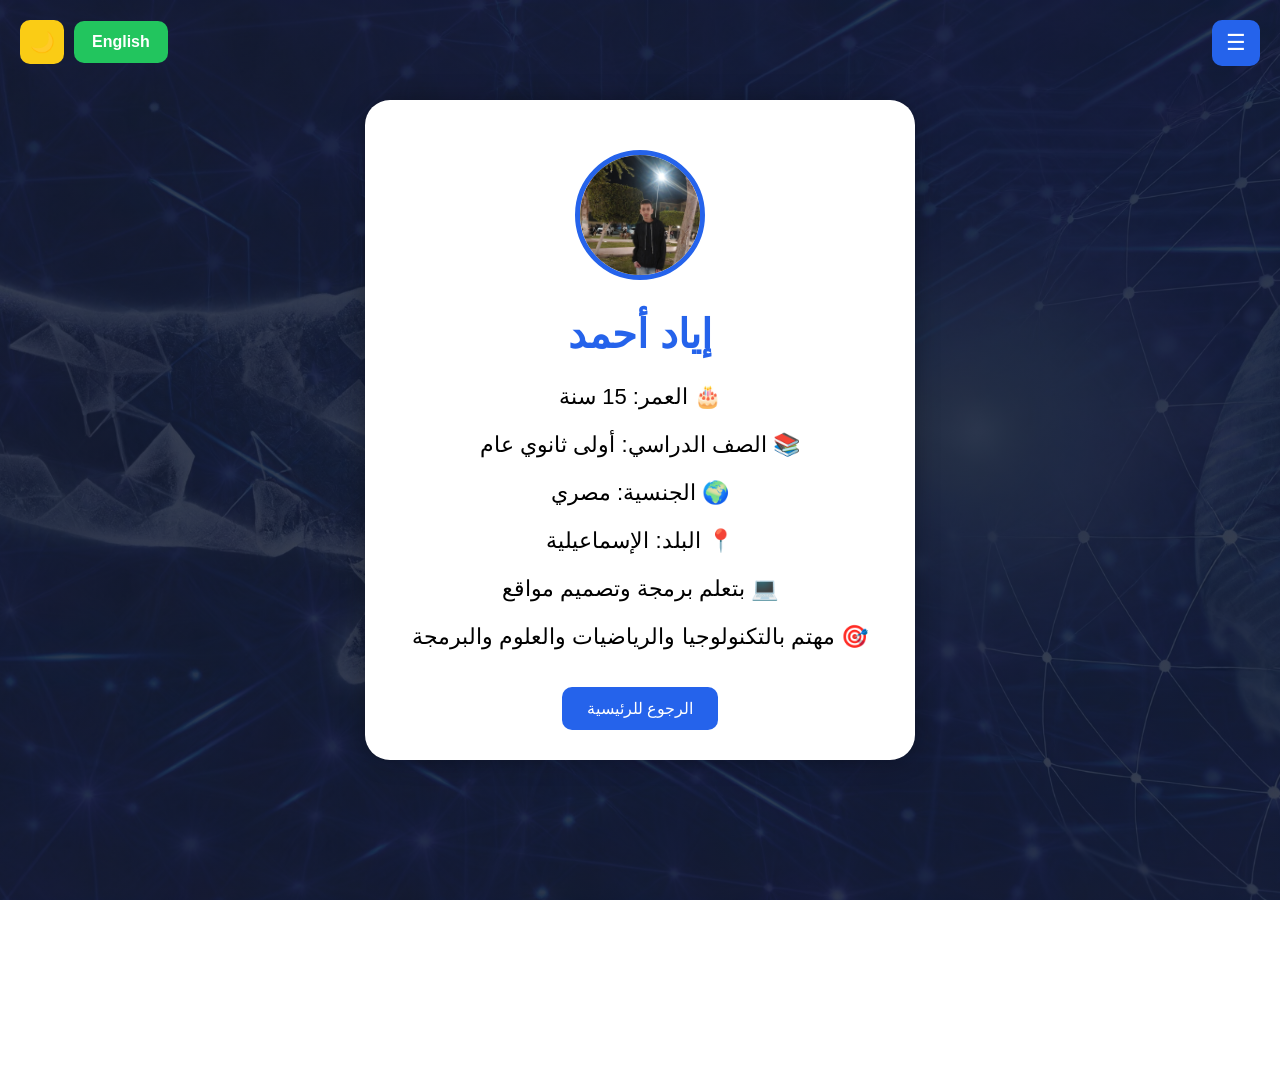
==== About.html @ f17c2a31 "Add files via upload" ====
<!DOCTYPE html>
<html lang="ar" dir="rtl">

<head>

    <meta name="viewport" content="width=device-width, initial-scale=1.0">

    <title>Eyad Ahmed ( About )</title>

    <link rel="stylesheet" href="style.css">

</head>


<body>

  <div class="menu-container">

<button id="menuBtn" class="menu-btn">
☰
</button>

<div id="menu" class="menu">

<a href="index.html" id="homeLink">الرئيسية</a>

<a href="About.html" id="aboutLink">About</a>

</div>

</div>

<div class="top-buttons">

<button id="langBtn" class="lang-btn">
English
</button>

<button id="themeBtn" class="theme-btn">
🌙
</button>

</div>

<div class="box about-box">

  
  <img src="eyad.jpg" class="photo">

<h1 id="cvName">إياد أحمد</h1>

<p id="age"> العمر: 15 سنة</p>

<p id="grade">📚 الصف الدراسي: أولى ثانوي عام</p>

<p id="nation">🌍 الجنسية: مصري</p>

<p id="city">📍 البلد: الإسماعيلية</p>

<p id="learn">💻 بتعلم برمجة وتصميم مواقع</p>

<p id="interest">🎯 مهتم بالتكنولوجيا والرياضيات والعلوم والبرمجة</p>

<a class="btn" href="index.html" id="backBtn">
الرجوع للرئيسية
</a>

</div>

<footer class="footer-nav">

<a href="index.html" id="footerHome">الرئيسية</a>

<span>|</span>

<a href="About.html" id="footerAbout">About</a>

</footer>

<script src="script.js"></script>

</body>

</html>
---- style.css ----
body{

background:
linear-gradient(
rgba(15,23,42,0.82),
rgba(15,23,42,0.82)
),

url("background.jpg");

background-size:cover;

background-position:center;

background-repeat:no-repeat;

background-attachment:fixed;

font-family:Arial;

display:flex;

flex-direction:column;

align-items:center;

min-height:100vh;

margin:0;

}

.box{

   padding-top:50px; 

position:relative;

width:90%;

max-width:550px;

margin-top:150px;

box-sizing:border-box;

background:white;

padding:50px 30px 30px 30px;

border-radius:25px;

text-align:center;

box-shadow:0 0 25px rgba(0,0,0,0.3);

}

.photo{

width:120px;

height:120px;

border-radius:50%;

object-fit:cover;

border:5px solid #2563eb;

}

h1{

color:#2563eb;

}

p{

font-size:20px;

}

.btn{

background:#2563eb;

color:white;

text-decoration:none;

padding:12px 25px;

border-radius:10px;

display:inline-block;

margin-top:15px;

}

.btn:hover{

background:#1d4ed8;

}

.social{

display:block;

margin-top:15px;

text-decoration:none;

font-size:18px;

font-weight:bold;

color:#2563eb;

transition:0.3s;

}

.social:hover{

transform:scale(1.05);

}

.whatsapp{

color:#25D366;

}

.social-links{

display:flex;

justify-content:center;

gap:25px;

margin-top:20px;

}

.social-links a{

font-size:38px;

text-decoration:none;

transition:0.3s;

}

.fa-facebook{

color:#1877F2;

}

.fa-instagram{

color:#E4405F;

}

.fa-whatsapp{

color:#25D366;

}

.social-links a:hover{

transform:scale(1.2);

}


@media (max-width:600px){

  #title{

font-size:38px;

}

#name{

font-size:28px;

}
  
h1{

font-size:32px;

}

h2{

font-size:24px;

}

p{

font-size:18px;

}

.btn{

font-size:16px;

padding:12px 24px;

}

.social-links a{

font-size:36px;

}

.theme-btn{
width:45px;
height:45px;
font-size:18px;
}

.lang-btn{
font-size:15px;
padding:10px 16px;
}

.box{
padding-top:90px;
}

h1{
font-size:22px;
line-height:1.4;
}

}

.box h1{
font-size:40px;
}

.box p{
font-size:22px;
}

@media (max-width:400px){

.box{

padding:20px;

}

h1{

font-size:28px;

}

h2{

font-size:20px;

}

p{

font-size:16px;

}

.social-links{

gap:15px;

}

.social-links a{

font-size:30px;

}

}

.dark-mode{

background:#111827;

}

.dark-mode .box{

background:#1f2937;

color:white;

}

.dark-mode .menu{

background:#1e293b;

}

.dark-mode .menu a{

color:white;

}

.dark-mode .footer-nav a{

color:white;

}

.dark-mode .footer-nav span{

color:white;

}

.dark-mode h1{

color:#60a5fa;

}

.dark-mode .btn{

background:#3b82f6;

}

.theme-container{

position:absolute;

top:15px;

right:15px;

}

.theme-btn{

background:#facc15;

border:none;

padding:10px 15px;

border-radius:12px;

cursor:pointer;

font-size:20px;

}

.theme-btn.active{

background:#60a5fa;

color:white;

}

.theme-container{
position:absolute;
top:20px;
right:20px;
}

.theme-btn{
background:#facc15;
border:none;
padding:12px;
border-radius:12px;
cursor:pointer;
font-size:22px;
}

.box{
position:relative;
}

.dark-mode{

background:
linear-gradient(
rgba(2,6,23,0.88),
rgba(2,6,23,0.88)
),

url("background.jpg");

background-size:cover;

background-position:center;

background-repeat:no-repeat;

background-attachment:fixed;

}

.dark-mode .box{
background:#1e293b;
color:white;
}

.dark-mode h1,
.dark-mode h2,
.dark-mode p{
color:white;
}

.lang-container{

position:absolute;

top:15px;

left:15px;

z-index:100;

}

.lang-btn{

background:#22c55e;

color:white;

border:none;

padding:10px 16px;

font-size:15px;

border-radius:10px;

cursor:pointer;

}

.theme-container{
position:absolute;
top:10px;
right:10px;
z-index:100;
}

.menu-container{

position:fixed;

top:20px;

right:20px;

z-index:9999;

}

.menu-btn{

background:#2563eb;

color:white;

border:none;

padding:10px 14px;

font-size:22px;

border-radius:10px;

cursor:pointer;

}

.menu{

display:none;

position:absolute;

right:0;

top:50px;

background:white;

border-radius:12px;

box-shadow:0 0 15px rgba(0,0,0,0.2);

overflow:hidden;

min-width:140px;

}

.menu a{

display:block;

padding:12px;

text-decoration:none;

color:#111827;

font-weight:bold;

}

.menu a:hover{

background:#f3f4f6;

}

.menu.show{

display:block;

}

@media (max-width: 450px){

.menu-container{
top:15px;
right:15px;
}

.theme-container{
top:15px;
right:75px;
}

}

.footer-nav{

margin-top:250px;

margin-bottom:40px;

text-align:center;

}

.footer-nav a{

.footer-nav a:not(:last-child)::after{

content:"|";

margin-right:15px;

margin-left:15px;

color:white;

}

text-decoration:none;

margin:0 15px;

font-size:18px;

font-weight:bold;

color:white;

}

.footer-nav a:hover{

text-decoration:underline;

}

.footer-nav span{

color:white;

margin:0 10px;

font-weight:bold;

}

.top-buttons{

position:fixed;

top:20px;

left:20px;

display:flex;

gap:10px;

align-items:center;

z-index:9999;

}

.lang-btn{

background:#22c55e;

color:white;

border:none;

padding:12px 18px;

border-radius:10px;

font-size:16px;

font-weight:bold;

cursor:pointer;

}

.theme-btn{

width:44px;

height:44px;

background:#facc15;

border:none;

border-radius:10px;

font-size:20px;

cursor:pointer;

display:flex;

justify-content:center;

align-items:center;

}

#title{

font-size:48px;

margin-top:-20px;

margin-bottom:15px;

}

#name{

font-size:34px;

margin-top:0;

margin-bottom:20px;

}

.menu a:hover{

color:#60a5fa;

}

.home-box{

margin-top:220px;

}

.about-box{

margin-top:100px;

}
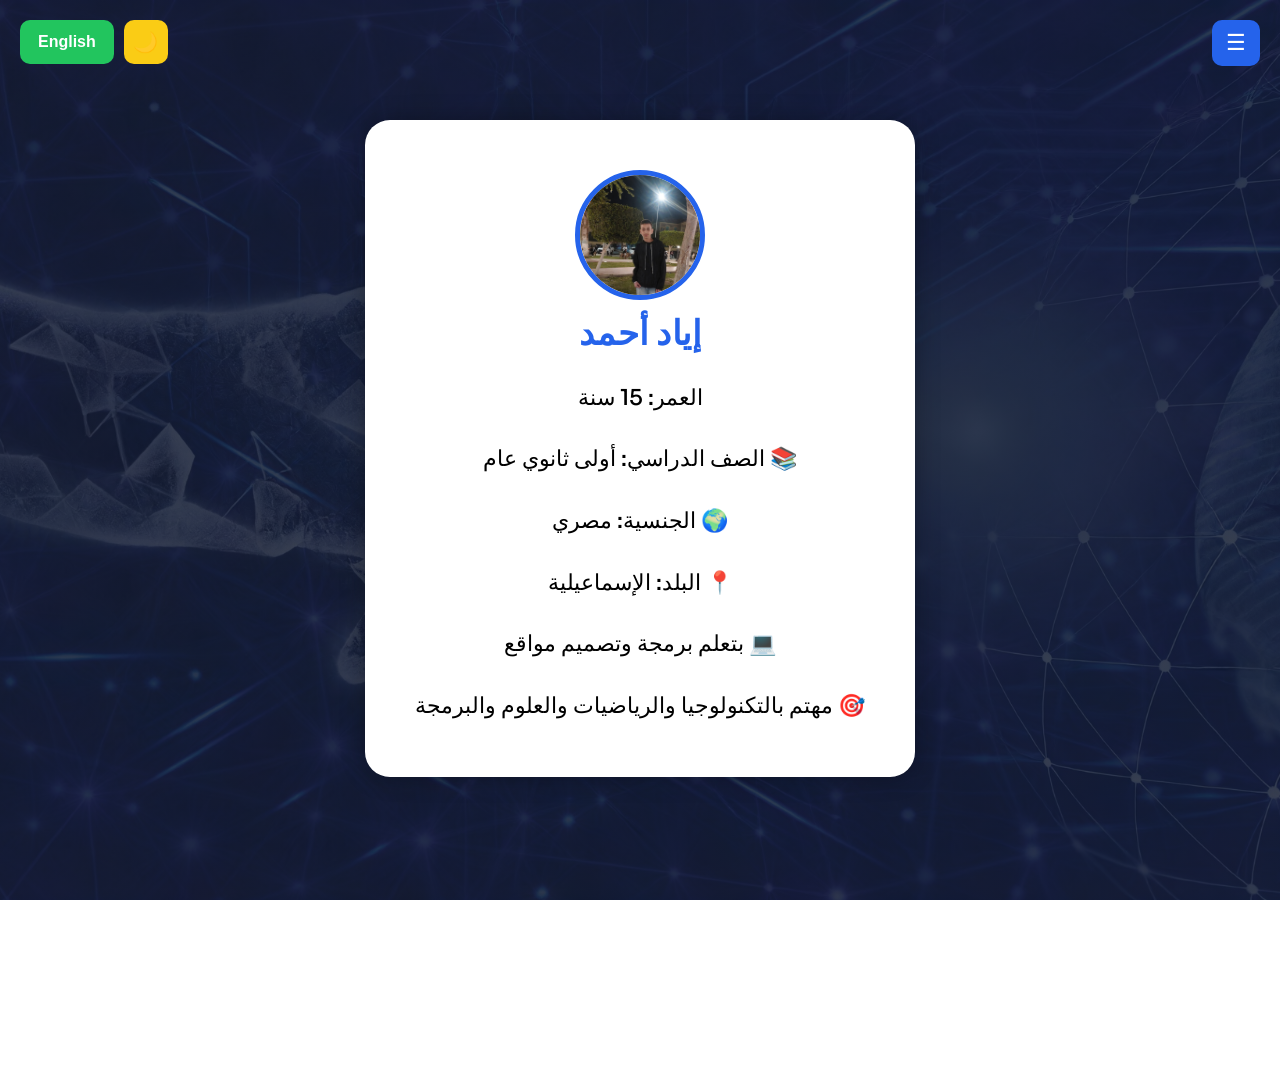
==== commit 3507f057: "Add files via upload" ====
--- a/About.html
+++ b/About.html
@@ -8,6 +8,10 @@
     <title>Eyad Ahmed ( About )</title>
 
     <link rel="stylesheet" href="style.css">
+
+    <link rel="icon" type="image/png" href="E-Logo.png">
+
+    <link href="https://fonts.googleapis.com/css2?family=Sora:wght@300;400;500;600;700;800&display=swap" rel="stylesheet">
 
 </head>
 
@@ -32,14 +36,13 @@
 
 <div class="top-buttons">
 
-<button id="langBtn" class="lang-btn">
-English
-</button>
-
 <button id="themeBtn" class="theme-btn">
 🌙
 </button>
 
+<button id="langBtn" class="lang-btn">
+English
+</button>
 </div>
 
 <div class="box about-box">
@@ -47,9 +50,9 @@
   
   <img src="eyad.jpg" class="photo">
 
-<h1 id="cvName">إياد أحمد</h1>
+<h1 id="AboutName">إياد أحمد</h1>
 
-<p id="age"> العمر: 15 سنة</p>
+<p id="age">العمر: 15 سنة</p>
 
 <p id="grade">📚 الصف الدراسي: أولى ثانوي عام</p>
 
@@ -60,10 +63,6 @@
 <p id="learn">💻 بتعلم برمجة وتصميم مواقع</p>
 
 <p id="interest">🎯 مهتم بالتكنولوجيا والرياضيات والعلوم والبرمجة</p>
-
-<a class="btn" href="index.html" id="backBtn">
-الرجوع للرئيسية
-</a>
 
 </div>
 
@@ -82,4 +81,3 @@
 </body>
 
 </html>
-
--- a/style.css
+++ b/style.css
@@ -18,22 +18,22 @@
 
 font-family:Arial;
 
-display:flex;
-
-flex-direction:column;
-
-align-items:center;
+display: flex;
+flex-direction: column;
+
+position:relative;
 
 min-height:100vh;
 
 margin:0;
 
-}
+font-family:'Sora',sans-serif;
+
+}
+
 
 .box{
 
-   padding-top:50px; 
-
 position:relative;
 
 width:90%;
@@ -54,6 +54,10 @@
 
 box-shadow:0 0 25px rgba(0,0,0,0.3);
 
+margin-left: auto;
+margin-right: auto;
+
+
 }
 
 .photo{
@@ -79,6 +83,10 @@
 p{
 
 font-size:20px;
+
+font-weight:500;
+
+line-height:1.8;
 
 }
 
@@ -240,10 +248,6 @@
 padding:10px 16px;
 }
 
-.box{
-padding-top:90px;
-}
-
 h1{
 font-size:22px;
 line-height:1.4;
@@ -299,12 +303,6 @@
 
 }
 
-.dark-mode{
-
-background:#111827;
-
-}
-
 .dark-mode .box{
 
 background:#1f2937;
@@ -349,57 +347,12 @@
 
 }
 
-.theme-container{
-
-position:absolute;
-
-top:15px;
-
-right:15px;
-
-}
-
-.theme-btn{
-
-background:#facc15;
-
-border:none;
-
-padding:10px 15px;
-
-border-radius:12px;
-
-cursor:pointer;
-
-font-size:20px;
-
-}
-
 .theme-btn.active{
 
 background:#60a5fa;
 
 color:white;
 
-}
-
-.theme-container{
-position:absolute;
-top:20px;
-right:20px;
-}
-
-.theme-btn{
-background:#facc15;
-border:none;
-padding:12px;
-border-radius:12px;
-cursor:pointer;
-font-size:22px;
-}
-
-.box{
-position:relative;
 }
 
 .dark-mode{
@@ -433,29 +386,29 @@
 color:white;
 }
 
-.lang-container{
+.menu-container{
 
 position:absolute;
 
-top:15px;
-
-left:15px;
-
-z-index:100;
-
-}
-
-.lang-btn{
-
-background:#22c55e;
+top:20px;
+
+right:20px;
+
+z-index:999;
+}
+
+
+.menu-btn{
+
+background:#2563eb;
 
 color:white;
 
 border:none;
 
-padding:10px 16px;
-
-font-size:15px;
+padding:10px 14px;
+
+font-size:22px;
 
 border-radius:10px;
 
@@ -463,48 +416,11 @@
 
 }
 
-.theme-container{
+.menu{
+
+display:none;
+
 position:absolute;
-top:10px;
-right:10px;
-z-index:100;
-}
-
-.menu-container{
-
-position:fixed;
-
-top:20px;
-
-right:20px;
-
-z-index:9999;
-
-}
-
-.menu-btn{
-
-background:#2563eb;
-
-color:white;
-
-border:none;
-
-padding:10px 14px;
-
-font-size:22px;
-
-border-radius:10px;
-
-cursor:pointer;
-
-}
-
-.menu{
-
-display:none;
-
-position:absolute;
 
 right:0;
 
@@ -539,6 +455,7 @@
 .menu a:hover{
 
 background:#f3f4f6;
+color:#2563eb;
 
 }
 
@@ -574,18 +491,6 @@
 
 .footer-nav a{
 
-.footer-nav a:not(:last-child)::after{
-
-content:"|";
-
-margin-right:15px;
-
-margin-left:15px;
-
-color:white;
-
-}
-
 text-decoration:none;
 
 margin:0 15px;
@@ -614,102 +519,93 @@
 
 }
 
+.lang-btn{
+
+background:#22c55e;
+
+color:white;
+
+border:none;
+
+padding:12px 18px;
+
+border-radius:10px;
+
+font-size:16px;
+
+font-weight:bold;
+
+cursor:pointer;
+
+}
+
+.theme-btn{
+
+width:44px;
+
+height:44px;
+
+background:#facc15;
+
+border:none;
+
+border-radius:10px;
+
+font-size:20px;
+
+cursor:pointer;
+
+display:flex;
+
+justify-content:center;
+
+align-items:center;
+
+}
+
+#title{
+
+font-size:48px;
+
+margin-top:-20px;
+
+margin-bottom:0px;
+
+font-weight:800;
+
+}
+
+#name,
+#AboutName{
+
+font-size:34px;
+
+font-weight:800;
+
+letter-spacing:0.5px;
+
+margin-top:7px;
+
+}
+
+.about-box{
+
+margin-top:240px;
+
+}
+
+.about-box{
+
+margin-top:120px;
+
+}
+
 .top-buttons{
-
-position:fixed;
-
+position:absolute;
 top:20px;
-
 left:20px;
-
 display:flex;
-
 gap:10px;
-
-align-items:center;
-
-z-index:9999;
-
-}
-
-.lang-btn{
-
-background:#22c55e;
-
-color:white;
-
-border:none;
-
-padding:12px 18px;
-
-border-radius:10px;
-
-font-size:16px;
-
-font-weight:bold;
-
-cursor:pointer;
-
-}
-
-.theme-btn{
-
-width:44px;
-
-height:44px;
-
-background:#facc15;
-
-border:none;
-
-border-radius:10px;
-
-font-size:20px;
-
-cursor:pointer;
-
-display:flex;
-
-justify-content:center;
-
-align-items:center;
-
-}
-
-#title{
-
-font-size:48px;
-
-margin-top:-20px;
-
-margin-bottom:15px;
-
-}
-
-#name{
-
-font-size:34px;
-
-margin-top:0;
-
-margin-bottom:20px;
-
-}
-
-.menu a:hover{
-
-color:#60a5fa;
-
-}
-
-.home-box{
-
-margin-top:220px;
-
-}
-
-.about-box{
-
-margin-top:100px;
-
-}+z-index:999;
+}
+
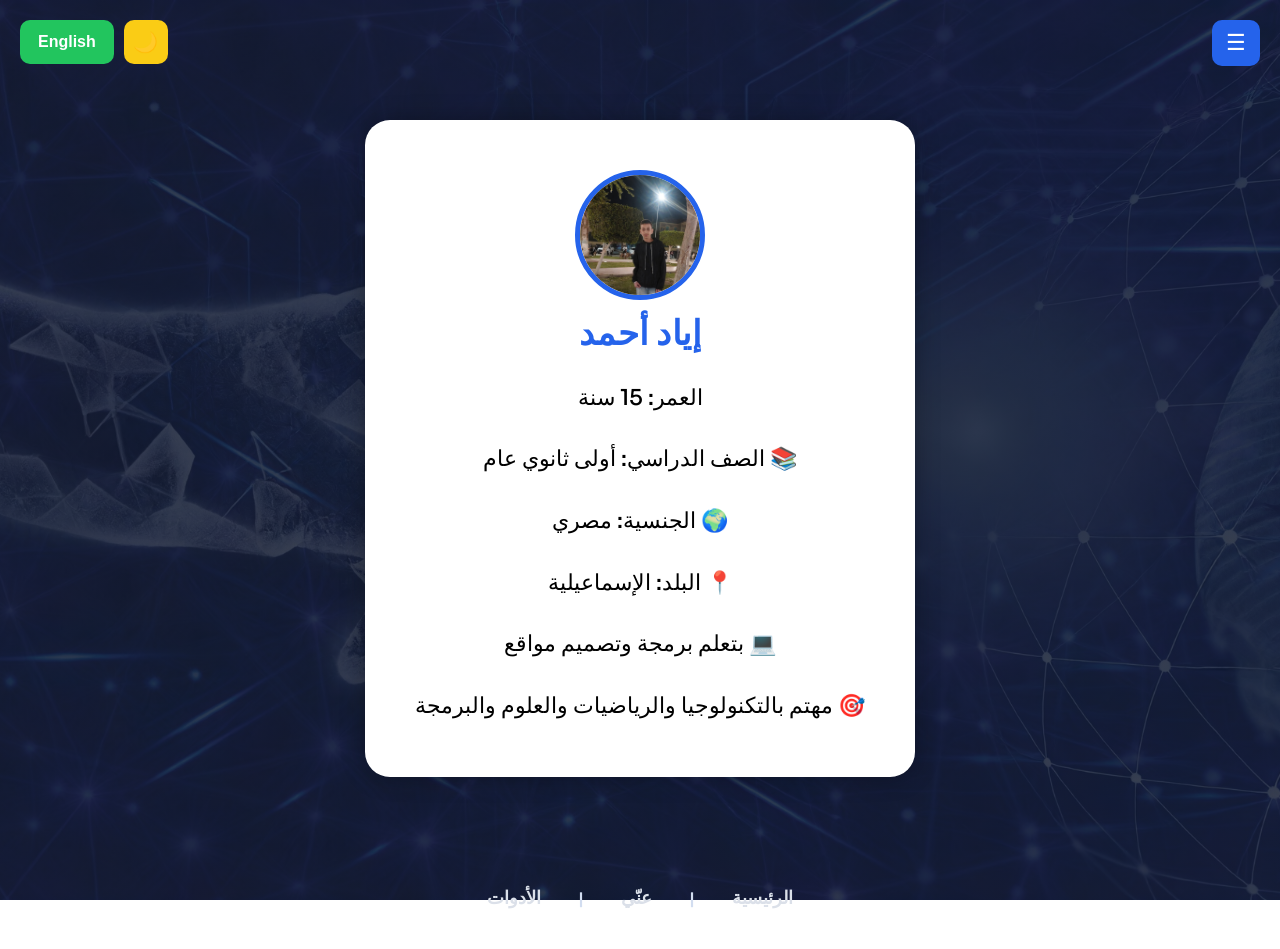
==== commit 3c112f1b: "Add files via upload" ====
--- a/About.html
+++ b/About.html
@@ -30,9 +30,11 @@
 
 <a href="About.html" id="aboutLink">About</a>
 
+<a href="Tools.html" id="toolsLink">Tools</a>
+
 </div>
 
-</div>
+  </div>
 
 <div class="top-buttons">
 
@@ -65,8 +67,9 @@
 <p id="interest">🎯 مهتم بالتكنولوجيا والرياضيات والعلوم والبرمجة</p>
 
 </div>
-
-<footer class="footer-nav">
+   <body class="site-main"> 
+     
+    <footer class="footer-nav">
 
 <a href="index.html" id="footerHome">الرئيسية</a>
 
@@ -74,8 +77,14 @@
 
 <a href="About.html" id="footerAbout">About</a>
 
-</footer>
+<span>|</span>
 
+<a href="Tools.html" id="footerTools">Tools</a>
+
+  </footer>
+
+     </body>
+   
 <script src="script.js"></script>
 
 </body>
--- a/style.css
+++ b/style.css
@@ -1,611 +1,1158 @@
-body{
-
-background:
-linear-gradient(
-rgba(15,23,42,0.82),
-rgba(15,23,42,0.82)
-),
-
-url("background.jpg");
-
-background-size:cover;
-
-background-position:center;
-
-background-repeat:no-repeat;
-
-background-attachment:fixed;
-
-font-family:Arial;
-
-display: flex;
-flex-direction: column;
-
-position:relative;
-
-min-height:100vh;
-
-margin:0;
-
-font-family:'Sora',sans-serif;
-
-}
-
-
-.box{
-
-position:relative;
-
-width:90%;
-
-max-width:550px;
-
-margin-top:150px;
-
-box-sizing:border-box;
-
-background:white;
-
-padding:50px 30px 30px 30px;
-
-border-radius:25px;
-
-text-align:center;
-
-box-shadow:0 0 25px rgba(0,0,0,0.3);
-
-margin-left: auto;
-margin-right: auto;
-
-
-}
-
-.photo{
-
-width:120px;
-
-height:120px;
-
-border-radius:50%;
-
-object-fit:cover;
-
-border:5px solid #2563eb;
-
-}
-
-h1{
-
-color:#2563eb;
-
-}
-
-p{
-
-font-size:20px;
-
-font-weight:500;
-
-line-height:1.8;
-
-}
-
-.btn{
-
-background:#2563eb;
-
-color:white;
-
-text-decoration:none;
-
-padding:12px 25px;
-
-border-radius:10px;
-
-display:inline-block;
-
-margin-top:15px;
-
-}
-
-.btn:hover{
-
-background:#1d4ed8;
-
-}
-
-.social{
-
-display:block;
-
-margin-top:15px;
-
-text-decoration:none;
-
-font-size:18px;
-
-font-weight:bold;
-
-color:#2563eb;
-
-transition:0.3s;
-
-}
-
-.social:hover{
-
-transform:scale(1.05);
-
-}
-
-.whatsapp{
-
-color:#25D366;
-
-}
-
-.social-links{
-
-display:flex;
-
-justify-content:center;
-
-gap:25px;
-
-margin-top:20px;
-
-}
-
-.social-links a{
-
-font-size:38px;
-
-text-decoration:none;
-
-transition:0.3s;
-
-}
-
-.fa-facebook{
-
-color:#1877F2;
-
-}
-
-.fa-instagram{
-
-color:#E4405F;
-
-}
-
-.fa-whatsapp{
-
-color:#25D366;
-
-}
-
-.social-links a:hover{
-
-transform:scale(1.2);
-
-}
-
-
-@media (max-width:600px){
-
-  #title{
-
-font-size:38px;
-
-}
-
-#name{
-
-font-size:28px;
-
-}
-  
-h1{
-
-font-size:32px;
-
-}
-
-h2{
-
-font-size:24px;
-
-}
-
-p{
-
-font-size:18px;
-
-}
-
-.btn{
-
-font-size:16px;
-
-padding:12px 24px;
-
-}
-
-.social-links a{
-
-font-size:36px;
-
-}
-
-.theme-btn{
-width:45px;
-height:45px;
-font-size:18px;
-}
-
-.lang-btn{
-font-size:15px;
-padding:10px 16px;
-}
-
-h1{
-font-size:22px;
-line-height:1.4;
-}
-
-}
-
-.box h1{
-font-size:40px;
-}
-
-.box p{
-font-size:22px;
-}
-
-@media (max-width:400px){
-
-.box{
-
-padding:20px;
-
-}
-
-h1{
-
-font-size:28px;
-
-}
-
-h2{
-
-font-size:20px;
-
-}
-
-p{
-
-font-size:16px;
-
-}
-
-.social-links{
-
-gap:15px;
-
-}
-
-.social-links a{
-
-font-size:30px;
-
-}
-
-}
-
-.dark-mode .box{
-
-background:#1f2937;
-
-color:white;
-
-}
-
-.dark-mode .menu{
-
-background:#1e293b;
-
-}
-
-.dark-mode .menu a{
-
-color:white;
-
-}
-
-.dark-mode .footer-nav a{
-
-color:white;
-
-}
-
-.dark-mode .footer-nav span{
-
-color:white;
-
-}
-
-.dark-mode h1{
-
-color:#60a5fa;
-
-}
-
-.dark-mode .btn{
-
-background:#3b82f6;
-
-}
-
-.theme-btn.active{
-
-background:#60a5fa;
-
-color:white;
-
-}
-
-.dark-mode{
-
-background:
-linear-gradient(
-rgba(2,6,23,0.88),
-rgba(2,6,23,0.88)
-),
-
-url("background.jpg");
-
-background-size:cover;
-
-background-position:center;
-
-background-repeat:no-repeat;
-
-background-attachment:fixed;
-
-}
-
-.dark-mode .box{
-background:#1e293b;
-color:white;
-}
-
-.dark-mode h1,
+body {
+  background:
+    linear-gradient(
+      rgba(15, 23, 42, 0.82),
+      rgba(15, 23, 42, 0.82)
+    ),
+    url("background.jpg");
+  background-size: cover;
+  background-position: center;
+  background-repeat: no-repeat;
+  background-attachment: fixed;
+
+  display: flex;
+  flex-direction: column;
+  position: relative;
+
+  min-height: 100vh;
+  margin: 0;
+
+  font-family: "Sora", sans-serif;
+}
+
+.box {
+  position: relative;
+
+  width: 90%;
+  max-width: 550px;
+
+  margin: 150px auto 0;
+
+  box-sizing: border-box;
+
+  background: white;
+  padding: 50px 30px 30px;
+
+  border-radius: 25px;
+  text-align: center;
+
+  box-shadow: 0 0 25px rgba(0, 0, 0, 0.3);
+}
+
+.photo {
+  width: 120px;
+  height: 120px;
+
+  border-radius: 50%;
+  object-fit: cover;
+
+  border: 5px solid #2563eb;
+}
+
+h1 {
+  color: #2563eb;
+}
+
+p {
+  font-size: 20px;
+  font-weight: 500;
+  line-height: 1.8;
+}
+
+.btn {
+  display: inline-block;
+
+  margin-top: 15px;
+  padding: 12px 25px;
+
+  background: #2563eb;
+  color: white;
+
+  text-decoration: none;
+
+  border-radius: 10px;
+}
+
+.btn:hover {
+  background: #1d4ed8;
+}
+
+.social {
+  display: block;
+
+  margin-top: 15px;
+
+  text-decoration: none;
+
+  font-size: 18px;
+  font-weight: bold;
+
+  color: #2563eb;
+
+  transition: 0.3s;
+}
+
+.social:hover {
+  transform: scale(1.05);
+}
+
+.whatsapp {
+  color: #25d366;
+}
+
+.social-links {
+  display: flex;
+  justify-content: center;
+  gap: 25px;
+  margin-top: 20px;
+}
+
+.social-links a {
+  font-size: 38px;
+  text-decoration: none;
+
+  transition: 0.3s;
+}
+
+.fa-facebook {
+  color: #1877f2;
+}
+
+.fa-instagram {
+  color: #e4405f;
+}
+
+.fa-whatsapp {
+  color: #25d366;
+}
+
+.social-links a:hover {
+  transform: scale(1.2);
+}
+
+@media (max-width: 600px) {
+  #title {
+    font-size: 38px;
+  }
+
+  #name {
+    font-size: 28px;
+  }
+
+  h2 {
+    font-size: 24px;
+  }
+
+  p {
+    font-size: 18px;
+  }
+
+  .btn {
+    font-size: 16px;
+    padding: 12px 24px;
+  }
+
+  .social-links a {
+    font-size: 36px;
+  }
+
+  .theme-btn {
+    width: 45px;
+    height: 45px;
+    font-size: 18px;
+  }
+
+  .lang-btn {
+    font-size: 15px;
+    padding: 10px 16px;
+  }
+
+  h1 {
+    font-size: 22px;
+    line-height: 1.4;
+  }
+}
+
+.box h1 {
+  font-size: 40px;
+}
+
+.box p {
+  font-size: 22px;
+}
+
+@media (max-width: 400px) {
+  .box {
+    padding: 20px;
+  }
+
+  h1 {
+    font-size: 28px;
+  }
+
+  h2 {
+    font-size: 20px;
+  }
+
+  p {
+    font-size: 16px;
+  }
+
+  .social-links {
+    gap: 15px;
+  }
+
+  .social-links a {
+    font-size: 30px;
+  }
+}
+
+.dark-mode {
+  background:
+    linear-gradient(
+      rgba(2, 6, 23, 0.88),
+      rgba(2, 6, 23, 0.88)
+    ),
+    url("background.jpg");
+
+  background-size: cover;
+  background-position: center;
+  background-repeat: no-repeat;
+  background-attachment: fixed;
+}
+
+.dark-mode .box {
+  background: #1e293b;
+  color: white;
+}
+
+.dark-mode .menu {
+  background: #1e293b;
+}
+
+.dark-mode .menu a,
+.dark-mode .footer-nav a,
+.dark-mode .footer-nav span,
 .dark-mode h2,
-.dark-mode p{
-color:white;
-}
-
-.menu-container{
-
-position:absolute;
-
-top:20px;
-
-right:20px;
-
-z-index:999;
-}
-
-
-.menu-btn{
-
-background:#2563eb;
-
-color:white;
-
-border:none;
-
-padding:10px 14px;
-
-font-size:22px;
-
-border-radius:10px;
-
-cursor:pointer;
-
-}
-
-.menu{
-
-display:none;
-
-position:absolute;
-
-right:0;
-
-top:50px;
-
-background:white;
-
-border-radius:12px;
-
-box-shadow:0 0 15px rgba(0,0,0,0.2);
-
-overflow:hidden;
-
-min-width:140px;
-
-}
-
-.menu a{
-
-display:block;
-
-padding:12px;
-
-text-decoration:none;
-
-color:#111827;
-
-font-weight:bold;
-
-}
-
-.menu a:hover{
-
-background:#f3f4f6;
-color:#2563eb;
-
-}
-
-.menu.show{
-
-display:block;
-
-}
-
-@media (max-width: 450px){
-
-.menu-container{
-top:15px;
-right:15px;
-}
-
-.theme-container{
-top:15px;
-right:75px;
-}
-
-}
-
-.footer-nav{
-
-margin-top:250px;
-
-margin-bottom:40px;
-
-text-align:center;
-
+.dark-mode p {
+  color: white;
+}
+
+.dark-mode h1 {
+  color: #60a5fa;
+}
+
+.dark-mode .btn {
+  background: #3b82f6;
+}
+
+.theme-btn.active {
+  background: #60a5fa;
+  color: white;
+}
+
+.menu-container {
+  position: absolute;
+  top: 20px;
+  right: 20px;
+  z-index: 999;
+}
+
+.menu-btn {
+  background: #2563eb;
+  color: white;
+
+  border: none;
+  border-radius: 10px;
+
+  padding: 10px 14px;
+
+  font-size: 22px;
+  cursor: pointer;
+}
+
+.menu {
+  display: none;
+
+  position: absolute;
+  top: 50px;
+  right: 0;
+
+  min-width: 140px;
+
+  background: white;
+  border-radius: 12px;
+
+  box-shadow: 0 0 15px rgba(0, 0, 0, 0.2);
+
+  overflow: hidden;
+}
+
+.menu a {
+  display: block;
+
+  padding: 12px;
+
+  color: #111827;
+  text-decoration: none;
+  font-weight: bold;
+}
+
+.menu a:hover {
+  background: #f3f4f6;
+  color: #2563eb;
+}
+
+.menu.show {
+  display: block;
+}
+
+@media (max-width: 450px) {
+  .menu-container {
+    top: 15px;
+    right: 15px;
+  }
+
+  .theme-container {
+    top: 15px;
+    right: 75px;
+  }
+}
+
+.footer-nav {
+  margin-top: 250px;
+  margin-bottom: 40px;
+
+  text-align: center;
+}
+
+.footer-nav a {
+  margin: 0 15px;
+
+  color: white;
+  text-decoration: none;
+
+  font-size: 18px;
+  font-weight: bold;
 }
 
 .footer-nav a{
-
-text-decoration:none;
-
-margin:0 15px;
-
-font-size:18px;
-
-font-weight:bold;
-
-color:white;
-
+    transition: .3s;
+    cursor: pointer;
 }
 
 .footer-nav a:hover{
-
-text-decoration:underline;
-
-}
-
-.footer-nav span{
-
-color:white;
-
-margin:0 10px;
-
-font-weight:bold;
-
-}
-
-.lang-btn{
-
-background:#22c55e;
-
-color:white;
-
-border:none;
-
-padding:12px 18px;
-
-border-radius:10px;
-
-font-size:16px;
-
-font-weight:bold;
-
-cursor:pointer;
-
-}
-
-.theme-btn{
-
-width:44px;
-
-height:44px;
-
-background:#facc15;
-
-border:none;
-
-border-radius:10px;
-
-font-size:20px;
-
-cursor:pointer;
-
-display:flex;
-
-justify-content:center;
-
-align-items:center;
-
-}
-
-#title{
-
-font-size:48px;
-
-margin-top:-20px;
-
-margin-bottom:0px;
-
-font-weight:800;
-
+    color:#2563eb;
+    text-decoration: underline;
+}
+
+.footer-nav span {
+  margin: 0 10px;
+
+  color: white;
+  font-weight: bold;
+}
+
+.lang-btn {
+  padding: 12px 18px;
+
+  background: #22c55e;
+  color: white;
+
+  border: none;
+  border-radius: 10px;
+
+  font-size: 16px;
+  font-weight: bold;
+
+  cursor: pointer;
+}
+
+.theme-btn {
+  display: flex;
+  justify-content: center;
+  align-items: center;
+
+  width: 44px;
+  height: 44px;
+
+  background: #facc15;
+
+  border: none;
+  border-radius: 10px;
+
+  font-size: 20px;
+  cursor: pointer;
+}
+
+#title {
+  margin-top: -20px;
+  margin-bottom: 0;
+
+  font-size: 48px;
+  font-weight: 800;
 }
 
 #name,
-#AboutName{
-
-font-size:34px;
-
-font-weight:800;
-
-letter-spacing:0.5px;
-
-margin-top:7px;
-
-}
-
-.about-box{
-
-margin-top:240px;
-
-}
-
-.about-box{
-
-margin-top:120px;
-
-}
-
-.top-buttons{
-position:absolute;
-top:20px;
-left:20px;
-display:flex;
-gap:10px;
-z-index:999;
-}
-
+#AboutName {
+  margin-top: 7px;
+
+  font-size: 34px;
+  font-weight: 800;
+
+  letter-spacing: 0.5px;
+}
+
+.about-box {
+  margin-top: 120px;
+}
+
+.top-buttons {
+  position: absolute;
+  top: 20px;
+  left: 20px;
+
+  display: flex;
+  gap: 10px;
+
+  z-index: 999;
+}
+
+/* ========================= */
+/* Tools Page */
+/* ========================= */
+
+.tools-page {
+  background:
+    linear-gradient(
+      rgba(255, 250, 240, 0.92),
+      rgba(255, 250, 240, 0.92)
+    ),
+    url("background.jpg");
+
+  background-size: cover;
+  background-position: center;
+  background-repeat: no-repeat;
+  background-attachment: fixed;
+}
+
+.tools-box {
+  width: 70%;
+  max-width: 800px;
+
+  margin: 120px auto;
+  padding: 45px;
+
+  background: #fffdf8;
+
+  border-radius: 25px;
+  box-shadow: 0 10px 30px rgba(0, 0, 0, 0.15);
+}
+
+.tools-title {
+  margin: 15px 0 35px;
+
+  font-size: 42px;
+  font-weight: 800;
+
+  color: #334155;
+}
+
+html[dir="rtl"] .tools-title,
+html[dir="rtl"] .tools-list {
+  direction: rtl;
+  text-align: right;
+}
+
+/* القائمة */
+
+.tools-list {
+  display: flex;
+  flex-direction: column;
+  gap: 22px;
+
+  margin: 0;
+  padding: 0;
+
+  list-style: none;
+}
+
+.tool-item {
+  display: flex;
+  align-items: center;
+  gap: 12px;
+
+  font-size: 24px;
+}
+
+html[dir="rtl"] .tool-item {
+  justify-content: flex-start;
+}
+
+html[dir="ltr"] .tool-item {
+  justify-content: flex-start;
+  flex-direction: row;
+}
+
+/* العناصر */
+
+.tool-dot {
+  font-size: 26px;
+  font-weight: bold;
+
+  color: #334155;
+}
+
+.tool-item{
+  display:flex;
+  align-items:center;
+  gap:10px;
+  padding:12px 16px;
+  border-radius:12px;
+  transition:.2s;
+}
+
+.tool-item:hover{
+  background:#2263a3;
+  transform:translateX(-3px);
+}
+
+.tool-link {
+  color: #0f172a;
+
+  text-decoration: none;
+  font-weight: 600;
+
+  transition: 0.3s;
+}
+
+.tool-link:hover {
+  color: #2563eb;
+}
+
+/* ========================= */
+/* Dark Mode - Tools */
+/* ========================= */
+
+.dark-mode.tools-page {
+  background:
+    linear-gradient(
+      rgba(2, 6, 23, 0.9),
+      rgba(2, 6, 23, 0.9)
+    ),
+    url("background.jpg");
+
+  background-size: cover;
+  background-position: center;
+  background-repeat: no-repeat;
+  background-attachment: fixed;
+}
+
+.dark-mode .tools-box {
+  background: #1e293b;
+}
+
+.dark-mode .tools-title {
+  color: #e4e9ee;
+}
+
+.dark-mode .tool-link {
+  color: #fff;
+}
+
+.dark-mode .tool-link:hover {
+  color: #e8eef5;
+}
+
+.dark-mode .tool-dot {
+  color: #d8e2ee;
+}
+
+/* Footer - Tools */
+
+.tools-page .footer-nav a,
+.tools-page .footer-nav span {
+  color: #000;
+}
+
+.tools-page .footer-nav a:hover {
+  color: #2563eb;
+}
+
+.dark-mode.tools-page .footer-nav a,
+.dark-mode.tools-page .footer-nav span {
+  color: #fff;
+}
+
+.dark-mode.tools-page .footer-nav a:hover {
+  color: #60a5fa;
+}
+
+/* Footer Responsive */
+
+@media (max-width: 600px) {
+  .footer-nav {
+    display: flex;
+    justify-content: center;
+    align-items: center;
+    flex-wrap: nowrap;
+    gap: 10px;
+  }
+
+  .footer-nav a {
+    margin: 0;
+
+    font-size: 15px;
+    white-space: nowrap;
+  }
+
+  .footer-nav span {
+    margin: 0;
+  }
+}
+
+/* ========================= */
+/* Modern Guide Page */
+/* ========================= */
+
+.guide-body{
+  background:#f5f7fb;
+  font-family:"Sora",sans-serif;
+}
+
+/* Page container */
+.guide-page{
+  width:100%;
+  max-width:900px;
+  margin:120px auto 80px;
+  padding:0 24px;
+  box-sizing:border-box;
+}
+
+/* Title */
+.guide-page h1{
+  font-size:44px;
+  font-weight:800;
+  margin-bottom:30px;
+  color:#0f172a;
+  letter-spacing:-0.5px;
+}
+
+/* Section cards (IMPORTANT UPGRADE) */
+.guide-page h2{
+  font-size:24px;
+  font-weight:800;
+  color:#1e293b;
+  margin:0;
+}
+
+/* paragraph styling */
+.guide-page p{
+  font-size:18px;
+  line-height:1.9;
+  color:#475569;
+  margin-top:10px;
+}
+
+/* REMOVE ugly hr feel */
+.guide-page hr{
+  border:none;
+  height:1px;
+  background:#e2e8f0;
+  margin:28px 0;
+}
+
+/* Make each section feel like a block */
+.guide-page h2 + p{
+  background:#ffffff;
+  padding:18px 20px;
+  border-radius:14px;
+  border:1px solid #e5e7eb;
+  box-shadow:0 8px 20px rgba(15,23,42,.04);
+  margin-top:12px;
+}
+
+/* Back link improved */
+.back-link{
+  display:flex;
+  align-items:center;
+  gap:8px;
+  margin-bottom:25px;
+  font-size:16px;
+  font-weight:600;
+  color:#475569;
+  text-decoration:none;
+  transition:.2s;
+}
+
+.back-link:hover{
+  color:#2563eb;
+}
+
+/* CTA button upgraded */
+.guide-page .btn{
+  display:block;
+  width:280px;
+  margin:60px auto 0;
+  padding:15px 0;
+  text-align:center;
+
+  background:linear-gradient(135deg,#2563eb,#1d4ed8);
+  color:#fff;
+
+  font-size:18px;
+  font-weight:700;
+
+  border-radius:14px;
+  text-decoration:none;
+
+  transition:.25s;
+}
+
+.guide-page .btn:hover{
+  transform:translateY(-3px);
+  box-shadow:0 15px 30px rgba(37,99,235,.25);
+}
+
+/* ========================= */
+/* DARK MODE (IMPROVED) */
+/* ========================= */
+
+.dark-mode.guide-body{
+  background:#020617;
+}
+
+.dark-mode .guide-page h1{
+  color:#f8fafc;
+}
+
+.dark-mode .guide-page h2{
+  color:#e2e8f0;
+}
+
+.dark-mode .guide-page p{
+  color:#cbd5e1;
+}
+
+/* section cards in dark */
+.dark-mode .guide-page h2 + p{
+  background:#0f172a;
+  border:1px solid #1e293b;
+  box-shadow:none;
+}
+
+/* hr in dark */
+.dark-mode .guide-page hr{
+  background:#1e293b;
+}
+
+.dark-mode .back-link{
+  color:#cbd5e1;
+}
+
+.dark-mode .back-link:hover{
+  color:#60a5fa;
+}
+
+.dark-mode .guide-page .btn{
+  background:linear-gradient(135deg,#3b82f6,#2563eb);
+}
+
+/* ========================= */
+/* Tool Page - Modern UI Fix */
+/* ========================= */
+
+.tool-page-body{
+  background:#f4f7fb;
+  font-family:"Sora",sans-serif;
+}
+
+/* Page */
+.tool-page{
+  width:100%;
+  max-width:1100px;
+  margin:120px auto 80px;
+  padding:0 25px;
+  box-sizing:border-box;
+}
+
+/* Title */
+.tool-page h1{
+  margin:0 0 12px;
+  font-size:48px;
+  font-weight:800;
+  letter-spacing:-1px;
+  color:#111827;
+}
+
+/* Description (FIXED selector) */
+#toolDescription{
+  max-width:760px;
+  margin-bottom:40px;
+  font-size:20px;
+  line-height:1.9;
+  color:#64748b;
+}
+
+/* Main Card */
+.tool-box{
+  background:#ffffff;
+  border:1px solid #e5e7eb;
+  border-radius:28px;
+  padding:45px;
+  box-shadow:0 15px 40px rgba(15,23,42,.06);
+  transition:.35s;
+}
+
+.tool-box:hover{
+  transform:translateY(-4px);
+  box-shadow:0 25px 60px rgba(15,23,42,.10);
+}
+
+/* Label */
+.tool-box label{
+  display:block;
+  margin-bottom:12px;
+  font-size:18px;
+  font-weight:700;
+  color:#334155;
+}
+
+/* Input */
+.tool-box input{
+  width:100%;
+  height:60px;
+  padding:0 22px;
+  background:#f8fafc;
+  border:2px solid #e2e8f0;
+  border-radius:16px;
+  font-size:18px;
+  font-family:"Sora",sans-serif;
+  transition:.3s;
+  outline:none;
+}
+
+.tool-box input:focus{
+  background:#fff;
+  border-color:#2563eb;
+  box-shadow:0 0 0 5px rgba(37,99,235,.12);
+}
+
+/* ========================= */
+/* Buttons */
+/* ========================= */
+
+/* Create Button (your generateBtn) */
+#generateBtn{
+  margin-top:18px;
+  width:100%;
+  height:56px;
+  border:none;
+  border-radius:16px;
+  font-size:17px;
+  font-weight:700;
+  color:#fff;
+  background:linear-gradient(135deg,#2563eb,#1d4ed8);
+  cursor:pointer;
+  transition:.25s;
+}
+
+#generateBtn:hover{
+  transform:translateY(-2px);
+  box-shadow:0 12px 25px rgba(37,99,235,.25);
+  cursor:pointer;
+}
+
+/* Download Button (center + premium look) */
+#downloadBtn{
+  display:none;
+  margin:18px auto 0;
+  text-align:center;
+  padding:14px 26px;
+  border-radius:14px;
+  font-weight:700;
+  color:#fff;
+  background:linear-gradient(135deg,#16a34a,#15803d);
+  text-decoration:none;
+  transition:.25s;
+  width:fit-content;
+}
+
+#downloadBtn:hover{
+  transform:translateY(-2px);
+  box-shadow:0 12px 25px rgba(22,163,74,.25);
+}
+
+/* ========================= */
+/* QR Result Box (MODERN CARD INSIDE) */
+/* ========================= */
+
+#qrResult{
+  margin-top:35px;
+  padding:40px;
+  background:#f8fafc;
+  border:2px dashed #cbd5e1;
+  border-radius:22px;
+  min-height:320px;
+  display:flex;
+  justify-content:center;
+  align-items:center;
+  transition:.35s;
+  position:relative;
+}
+
+/* inner QR card */
+#qrResult canvas,
+#qrResult img{
+  max-width:260px;
+  border-radius:16px;
+  background:#fff;
+  padding:14px;
+  box-shadow:0 10px 30px rgba(0,0,0,.10);
+}
+
+/* empty state */
+#qrResult:empty::before{
+  content:"Your QR Code will appear here";
+  font-size:20px;
+  font-weight:700;
+  color:#94a3b8;
+  letter-spacing:.5px;
+  text-align:center;
+}
+
+/* ========================= */
+/* Notes (FIXED class mismatch) */
+/* ========================= */
+
+.tool-notes{
+  margin-top:28px;
+  padding:18px 22px;
+  background:#eff6ff;
+  border-left:5px solid #2563eb;
+  border-radius:14px;
+  font-size:17px;
+  line-height:1.8;
+  color:#334155;
+}
+
+/* ========================= */
+/* Dark Mode */
+/* ========================= */
+
+.dark-mode.tool-page-body{
+  background:#020617;
+}
+
+.dark-mode .tool-page h1{
+  color:#f8fafc;
+}
+
+.dark-mode #toolDescription{
+  color:#cbd5e1;
+}
+
+.dark-mode .tool-box{
+  background:#111827;
+  border-color:#1e293b;
+}
+
+.dark-mode .tool-box label{
+  color:#f8fafc;
+}
+
+.dark-mode .tool-box input{
+  background:#0f172a;
+  color:#fff;
+  border-color:#334155;
+}
+
+.dark-mode #qrResult{
+  background:#0f172a;
+  border-color:#334155;
+}
+
+.dark-mode #qrResult:empty::before{
+  color:#475569;
+}
+
+.dark-mode .tool-notes{
+  background:#0f172a;
+  border-left-color:#3b82f6;
+  color:#e2e8f0;
+}
+
+/* ========================= */
+/* FOOTER RESET (FIXED CLEAN) */
+/* ========================= */
+
+.footer-nav {
+  display: flex;
+  justify-content: center;
+  align-items: center;
+  gap: 12px;
+
+ margin:110px auto 40px;
+  padding: 0;
+
+  background: transparent;
+  box-shadow: none;
+  border: none;
+}
+
+/* ========================= */
+/* HOME / ABOUT / TOOLS (TEXT ONLY) */
+/* ========================= */
+
+body.site-main .footer-nav a{
+    color:#dbe0e9;
+    font-weight:600;
+    text-decoration:none;
+    transition:.3s;
+    cursor:pointer;
+}
+
+body.site-main .footer-nav a:hover {
+    color:#2563eb; 
+    text-decoration:underline;
+}
+
+    body.site-main .footer-nav span {
+    color:#d2ddf0;
+    transition:.3s;
+}
+
+/* ========================= */
+/* GUIDE + TOOL (FULL BAR) */
+/* ========================= */
+
+body.guide-body .footer-nav,
+body.tool-page-body .footer-nav {
+  width: 60%;
+  max-width: 900px;
+
+  margin: 70px auto 35px;
+  padding: 14px 18px;
+
+  background:#e6e2db;
+  border:1px solid #ebe7d9;
+
+  border-radius: 12px;
+
+  display: flex;
+  justify-content: center;
+  gap: 10px;
+}
+
+body.guide-body .footer-nav a,
+body.tool-page-body .footer-nav a{
+    color:#111827;
+    text-decoration:none;
+    transition:.3s;
+    cursor:pointer;
+}
+
+body.tool-page-body .footer-nav a:hover{
+    color:#326ce0;
+}
+
+body.tool-page-body .footer-nav span{
+    color:#6b7280;
+    transition:.3s;
+}
+
+body.tool-page-body .footer-nav:hover span{
+    color:#2563eb;
+}
+/* Hover */
+
+.footer-nav a{
+  cursor:pointer;
+}
+
+.footer-nav a:hover{
+  color:#2563eb;
+  text-decoration:underline;
+}
+
+/* ========================= */
+/* DARK MODE FIX */
+/* ========================= */
+
+body.dark-mode.guide-body .footer-nav,
+body.dark-mode.tool-page-body .footer-nav{
+    background:#010516;
+    border:1px solid #020b1a;
+}
+
+/* الصفحة الرئيسية */
+body.dark-mode.site-main .footer-nav a{
+    color:#ffffff;
+}
+
+body.dark-mode.site-main .footer-nav span{
+    color:#d1d5db;
+}
+
+/* صفحات الشرح والأداة */
+body.dark-mode.guide-body .footer-nav a,
+body.dark-mode.tool-page-body .footer-nav a{
+    color:#ffffff;
+}
+
+body.dark-mode.guide-body .footer-nav span,
+body.dark-mode.tool-page-body .footer-nav span{
+    color:#d1d5db;
+}
+
+body.dark-mode.tool-page-body .footer-nav a:hover,
+body.dark-mode.tool-page-body .footer-nav:hover span{
+    color:#2563eb;
+    text-decoration: underline;
+}
+
+body.dark-mode.guide-body .footer-nav a:hover,
+body.dark-mode.guide-body .footer-nav:hover span{
+    color:#2563eb;
+    text-decoration: underline;
+}
+
+/* ========================= */
+/* Responsive */
+/* ========================= */
+
+@media(max-width:768px){
+
+.tool-page{
+  padding:0 18px;
+}
+
+.tool-page h1{
+  font-size:36px;
+}
+
+#generateBtn{
+  height:54px;
+}
+
+#qrResult{
+  min-height:260px;
+  padding:25px;
+}
+}
+
+@media(max-width:480px){
+
+.tool-page h1{
+  font-size:30px;
+}
+
+.tool-box{
+  padding:22px;
+}
+
+.tool-box input{
+  height:55px;
+  font-size:16px;
+}
+  }
